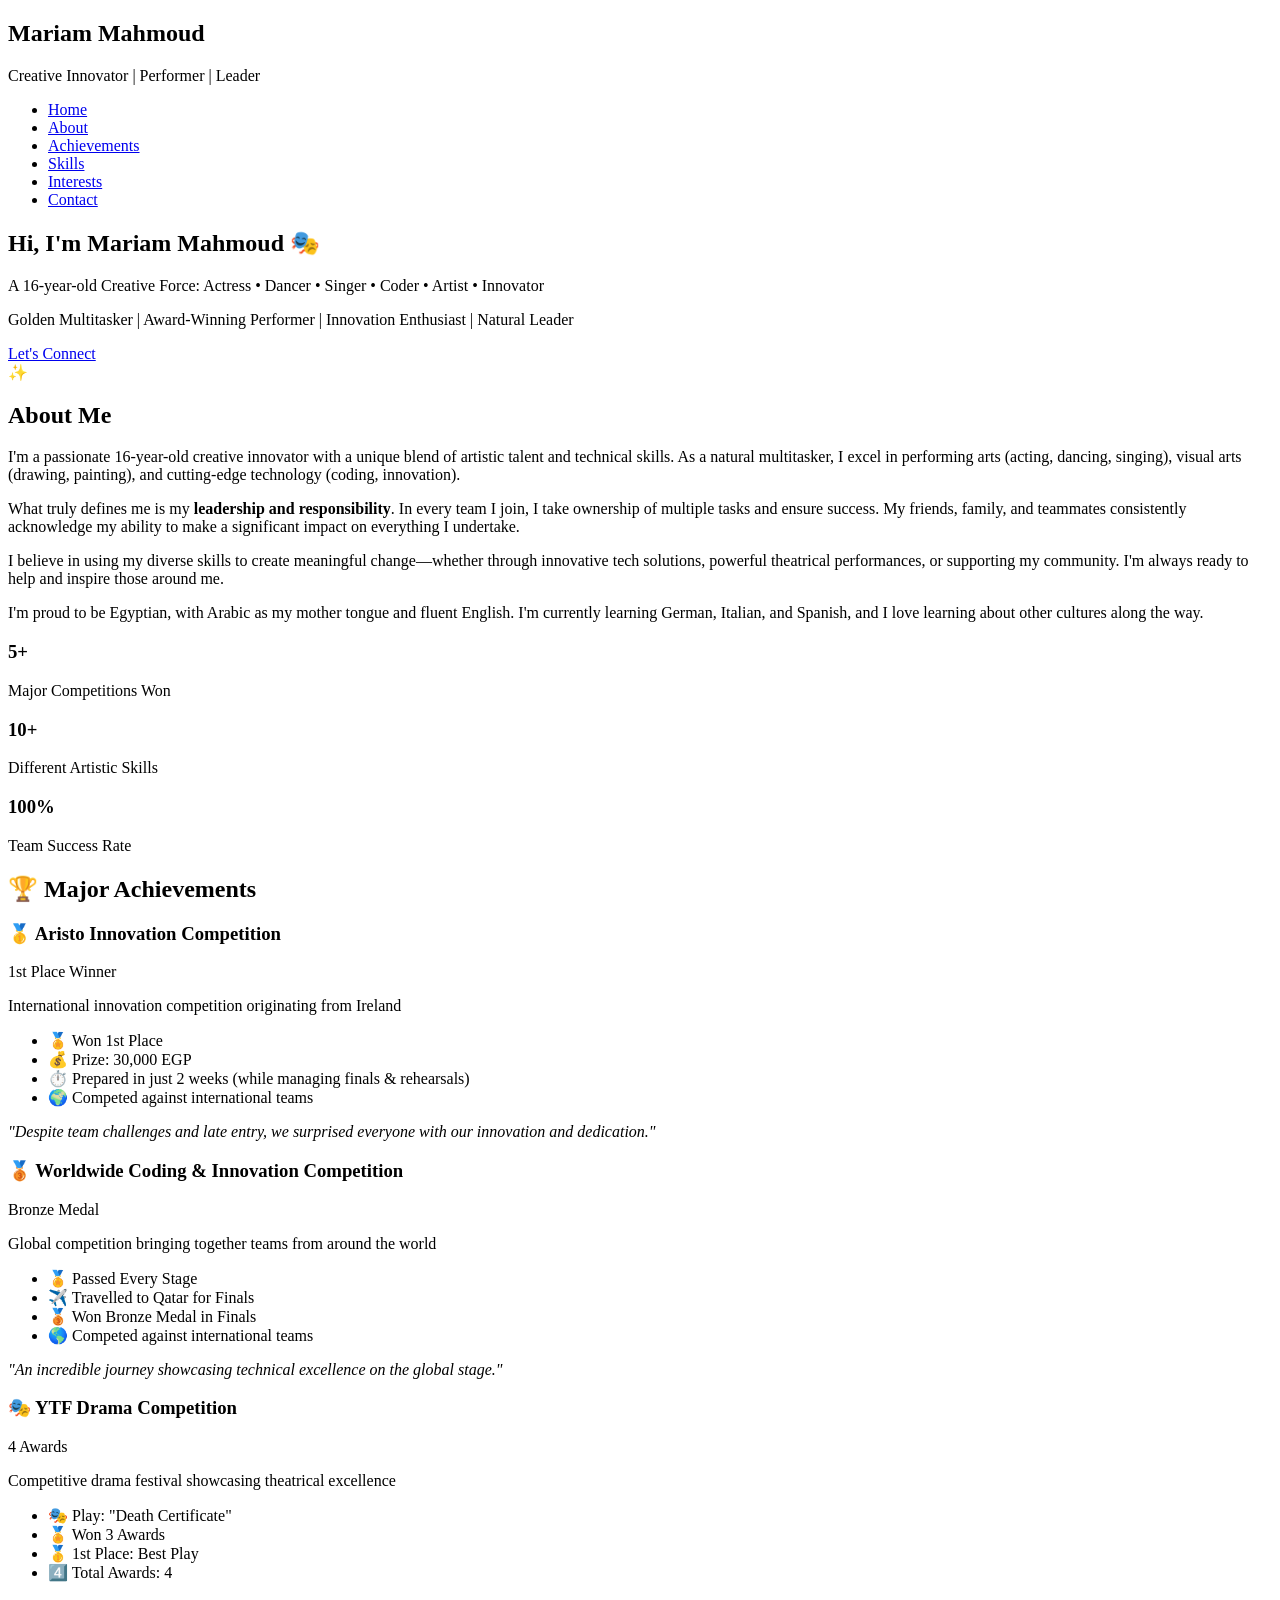
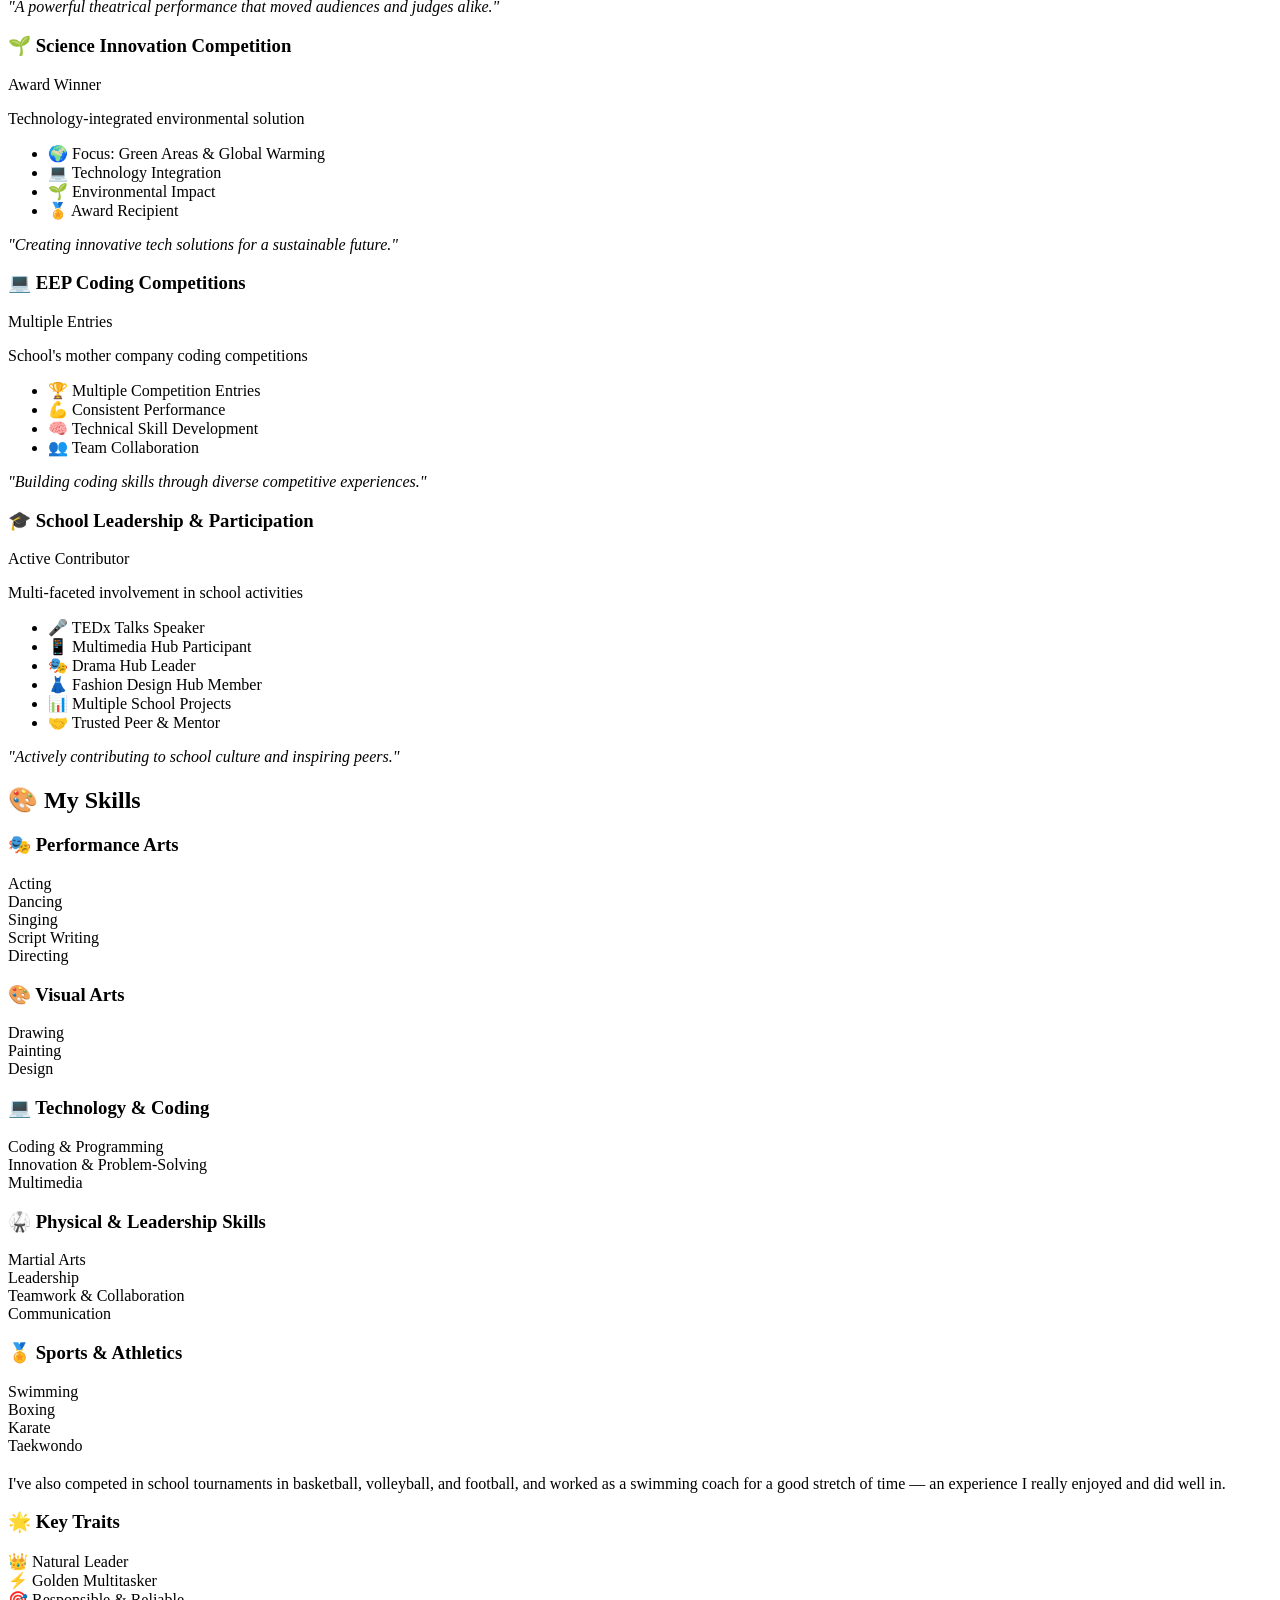
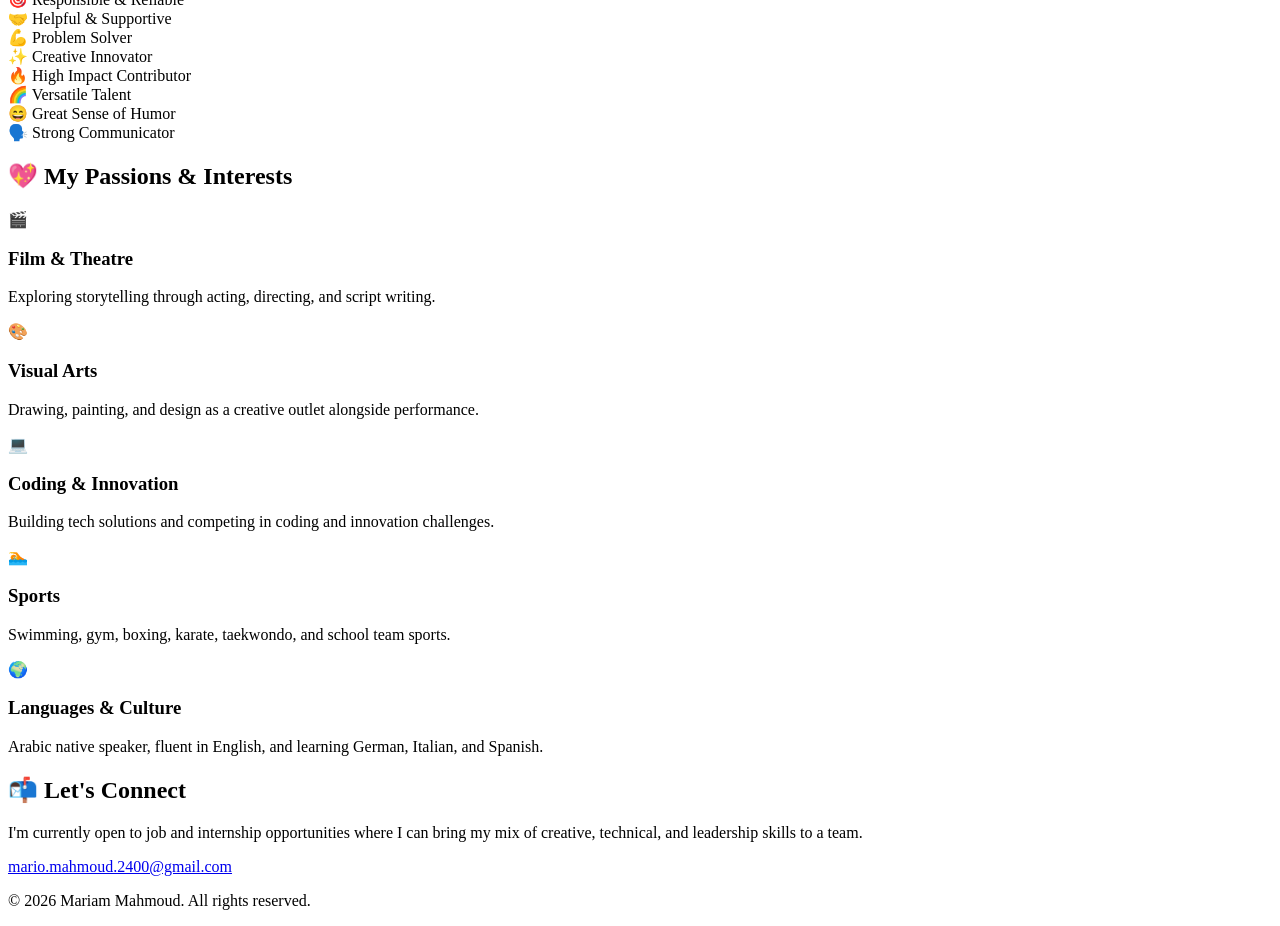
==== index.html @ 7a7dae52 "Add personal portfolio HTML structure This HTML file serves as a personal portfolio for Mariam Mahmo" ====
<!DOCTYPE html>
<html lang="en">
<head>
    <meta charset="UTF-8">
    <meta name="viewport" content="width=device-width, initial-scale=1.0">
    <title>Mariam Mahmoud - Creative Innovator & Performer</title>
    <link rel="stylesheet" href="style.css">
    <link rel="stylesheet" href="https://cdnjs.cloudflare.com/ajax/libs/font-awesome/6.4.0/css/all.min.css">
</head>
<body>
    <!-- Navigation -->
    <nav class="navbar">
        <div class="container">
            <div class="logo">
                <h1>Mariam Mahmoud</h1>
                <p class="tagline">Creative Innovator | Performer | Leader</p>
            </div>
            <ul class="nav-links">
                <li><a href="#home">Home</a></li>
                <li><a href="#about">About</a></li>
                <li><a href="#achievements">Achievements</a></li>
                <li><a href="#skills">Skills</a></li>
                <li><a href="#interests">Interests</a></li>
                <li><a href="#contact">Contact</a></li>
            </ul>
            <div class="hamburger">
                <span></span>
                <span></span>
                <span></span>
            </div>
        </div>
    </nav>

    <!-- Hero Section -->
    <section class="hero" id="home">
        <div class="hero-content">
            <h1 class="hero-title">Hi, I'm Mariam Mahmoud 🎭</h1>
            <p class="hero-subtitle">A 16-year-old Creative Force: Actress • Dancer • Singer • Coder • Artist • Innovator</p>
            <p class="hero-description">Golden Multitasker | Award-Winning Performer | Innovation Enthusiast | Natural Leader</p>
            <a href="#contact" class="cta-button">Let's Connect</a>
        </div>
        <div class="hero-emoji">
            ✨
        </div>
    </section>

    <!-- About Section -->
    <section class="about" id="about">
        <div class="container">
            <h2>About Me</h2>
            <div class="about-content">
                <div class="about-text">
                    <p>
                        I'm a passionate 16-year-old creative innovator with a unique blend of artistic talent and technical skills. 
                        As a natural multitasker, I excel in performing arts (acting, dancing, singing), visual arts (drawing, painting), 
                        and cutting-edge technology (coding, innovation).
                    </p>
                    <p>
                        What truly defines me is my <strong>leadership and responsibility</strong>. In every team I join, I take ownership 
                        of multiple tasks and ensure success. My friends, family, and teammates consistently acknowledge my ability to make 
                        a significant impact on everything I undertake.
                    </p>
                    <p>
                        I believe in using my diverse skills to create meaningful change—whether through innovative tech solutions, powerful 
                        theatrical performances, or supporting my community. I'm always ready to help and inspire those around me.
                    </p>
                    <p>
                        I'm proud to be Egyptian, with Arabic as my mother tongue and fluent English. I'm currently learning German, 
                        Italian, and Spanish, and I love learning about other cultures along the way.
                    </p>
                </div>
                <div class="about-stats">
                    <div class="stat">
                        <h3>5+</h3>
                        <p>Major Competitions Won</p>
                    </div>
                    <div class="stat">
                        <h3>10+</h3>
                        <p>Different Artistic Skills</p>
                    </div>
                    <div class="stat">
                        <h3>100%</h3>
                        <p>Team Success Rate</p>
                    </div>
                </div>
            </div>
        </div>
    </section>

    <!-- Achievements Section -->
    <section class="achievements" id="achievements">
        <div class="container">
            <h2>🏆 Major Achievements</h2>
            
            <div class="achievements-grid">
                <!-- Aristo Competition -->
                <div class="achievement-card gold">
                    <div class="achievement-header">
                        <h3>🥇 Aristo Innovation Competition</h3>
                        <span class="badge">1st Place Winner</span>
                    </div>
                    <p class="achievement-description">International innovation competition originating from Ireland</p>
                    <ul class="achievement-details">
                        <li>🏅 Won 1st Place</li>
                        <li>💰 Prize: 30,000 EGP</li>
                        <li>⏱️ Prepared in just 2 weeks (while managing finals & rehearsals)</li>
                        <li>🌍 Competed against international teams</li>
                    </ul>
                    <p class="achievement-note">
                        <em>"Despite team challenges and late entry, we surprised everyone with our innovation and dedication."</em>
                    </p>
                </div>

                <!-- Worldwide Coding Competition -->
                <div class="achievement-card bronze">
                    <div class="achievement-header">
                        <h3>🥉 Worldwide Coding & Innovation Competition</h3>
                        <span class="badge">Bronze Medal</span>
                    </div>
                    <p class="achievement-description">Global competition bringing together teams from around the world</p>
                    <ul class="achievement-details">
                        <li>🏅 Passed Every Stage</li>
                        <li>✈️ Travelled to Qatar for Finals</li>
                        <li>🥉 Won Bronze Medal in Finals</li>
                        <li>🌎 Competed against international teams</li>
                    </ul>
                    <p class="achievement-note">
                        <em>"An incredible journey showcasing technical excellence on the global stage."</em>
                    </p>
                </div>

                <!-- YTF Drama Competition -->
                <div class="achievement-card drama">
                    <div class="achievement-header">
                        <h3>🎭 YTF Drama Competition</h3>
                        <span class="badge">4 Awards</span>
                    </div>
                    <p class="achievement-description">Competitive drama festival showcasing theatrical excellence</p>
                    <ul class="achievement-details">
                        <li>🎭 Play: "Death Certificate"</li>
                        <li>🏅 Won 3 Awards</li>
                        <li>🥇 1st Place: Best Play</li>
                        <li>4️⃣ Total Awards: 4</li>
                    </ul>
                    <p class="achievement-note">
                        <em>"A powerful theatrical performance that moved audiences and judges alike."</em>
                    </p>
                </div>

                <!-- Science Innovation -->
                <div class="achievement-card science">
                    <div class="achievement-header">
                        <h3>🌱 Science Innovation Competition</h3>
                        <span class="badge">Award Winner</span>
                    </div>
                    <p class="achievement-description">Technology-integrated environmental solution</p>
                    <ul class="achievement-details">
                        <li>🌍 Focus: Green Areas & Global Warming</li>
                        <li>💻 Technology Integration</li>
                        <li>🌱 Environmental Impact</li>
                        <li>🏅 Award Recipient</li>
                    </ul>
                    <p class="achievement-note">
                        <em>"Creating innovative tech solutions for a sustainable future."</em>
                    </p>
                </div>

                <!-- EEP Competitions -->
                <div class="achievement-card eep">
                    <div class="achievement-header">
                        <h3>💻 EEP Coding Competitions</h3>
                        <span class="badge">Multiple Entries</span>
                    </div>
                    <p class="achievement-description">School's mother company coding competitions</p>
                    <ul class="achievement-details">
                        <li>🏆 Multiple Competition Entries</li>
                        <li>💪 Consistent Performance</li>
                        <li>🧠 Technical Skill Development</li>
                        <li>👥 Team Collaboration</li>
                    </ul>
                    <p class="achievement-note">
                        <em>"Building coding skills through diverse competitive experiences."</em>
                    </p>
                </div>

                <!-- School Involvement -->
                <div class="achievement-card school">
                    <div class="achievement-header">
                        <h3>🎓 School Leadership & Participation</h3>
                        <span class="badge">Active Contributor</span>
                    </div>
                    <p class="achievement-description">Multi-faceted involvement in school activities</p>
                    <ul class="achievement-details">
                        <li>🎤 TEDx Talks Speaker</li>
                        <li>📱 Multimedia Hub Participant</li>
                        <li>🎭 Drama Hub Leader</li>
                        <li>👗 Fashion Design Hub Member</li>
                        <li>📊 Multiple School Projects</li>
                        <li>🤝 Trusted Peer & Mentor</li>
                    </ul>
                    <p class="achievement-note">
                        <em>"Actively contributing to school culture and inspiring peers."</em>
                    </p>
                </div>
            </div>
        </div>
    </section>

    <!-- Skills Section -->
    <section class="skills" id="skills">
        <div class="container">
            <h2>🎨 My Skills</h2>
            
            <div class="skills-container">
                <!-- Performance Arts -->
                <div class="skill-category">
                    <h3>🎭 Performance Arts</h3>
                    <div class="skills-list">
                        <div class="skill-item">
                            <span>Acting</span>
                            <div class="skill-bar">
                                <div class="skill-fill" style="width: 95%;"></div>
                            </div>
                        </div>
                        <div class="skill-item">
                            <span>Dancing</span>
                            <div class="skill-bar">
                                <div class="skill-fill" style="width: 90%;"></div>
                            </div>
                        </div>
                        <div class="skill-item">
                            <span>Singing</span>
                            <div class="skill-bar">
                                <div class="skill-fill" style="width: 85%;"></div>
                            </div>
                        </div>
                        <div class="skill-item">
                            <span>Script Writing</span>
                            <div class="skill-bar">
                                <div class="skill-fill" style="width: 88%;"></div>
                            </div>
                        </div>
                        <div class="skill-item">
                            <span>Directing</span>
                            <div class="skill-bar">
                                <div class="skill-fill" style="width: 85%;"></div>
                            </div>
                        </div>
                    </div>
                </div>

                <!-- Visual Arts -->
                <div class="skill-category">
                    <h3>🎨 Visual Arts</h3>
                    <div class="skills-list">
                        <div class="skill-item">
                            <span>Drawing</span>
                            <div class="skill-bar">
                                <div class="skill-fill" style="width: 92%;"></div>
                            </div>
                        </div>
                        <div class="skill-item">
                            <span>Painting</span>
                            <div class="skill-bar">
                                <div class="skill-fill" style="width: 90%;"></div>
                            </div>
                        </div>
                        <div class="skill-item">
                            <span>Design</span>
                            <div class="skill-bar">
                                <div class="skill-fill" style="width: 85%;"></div>
                            </div>
                        </div>
                    </div>
                </div>

                <!-- Technology & Coding -->
                <div class="skill-category">
                    <h3>💻 Technology & Coding</h3>
                    <div class="skills-list">
                        <div class="skill-item">
                            <span>Coding & Programming</span>
                            <div class="skill-bar">
                                <div class="skill-fill" style="width: 80%;"></div>
                            </div>
                        </div>
                        <div class="skill-item">
                            <span>Innovation & Problem-Solving</span>
                            <div class="skill-bar">
                                <div class="skill-fill" style="width: 90%;"></div>
                            </div>
                        </div>
                        <div class="skill-item">
                            <span>Multimedia</span>
                            <div class="skill-bar">
                                <div class="skill-fill" style="width: 85%;"></div>
                            </div>
                        </div>
                    </div>
                </div>

                <!-- Martial Arts & Other -->
                <div class="skill-category">
                    <h3>🥋 Physical & Leadership Skills</h3>
                    <div class="skills-list">
                        <div class="skill-item">
                            <span>Martial Arts</span>
                            <div class="skill-bar">
                                <div class="skill-fill" style="width: 88%;"></div>
                            </div>
                        </div>
                        <div class="skill-item">
                            <span>Leadership</span>
                            <div class="skill-bar">
                                <div class="skill-fill" style="width: 95%;"></div>
                            </div>
                        </div>
                        <div class="skill-item">
                            <span>Teamwork & Collaboration</span>
                            <div class="skill-bar">
                                <div class="skill-fill" style="width: 98%;"></div>
                            </div>
                        </div>
                        <div class="skill-item">
                            <span>Communication</span>
                            <div class="skill-bar">
                                <div class="skill-fill" style="width: 95%;"></div>
                            </div>
                        </div>
                    </div>
                </div>

                <!-- Sports & Athletics -->
                <div class="skill-category">
                    <h3>🏅 Sports & Athletics</h3>
                    <div class="skills-list">
                        <div class="skill-item">
                            <span>Swimming</span>
                            <div class="skill-bar">
                                <div class="skill-fill" style="width: 90%;"></div>
                            </div>
                        </div>
                        <div class="skill-item">
                            <span>Boxing</span>
                            <div class="skill-bar">
                                <div class="skill-fill" style="width: 85%;"></div>
                            </div>
                        </div>
                        <div class="skill-item">
                            <span>Karate</span>
                            <div class="skill-bar">
                                <div class="skill-fill" style="width: 85%;"></div>
                            </div>
                        </div>
                        <div class="skill-item">
                            <span>Taekwondo</span>
                            <div class="skill-bar">
                                <div class="skill-fill" style="width: 85%;"></div>
                            </div>
                        </div>
                    </div>
                </div>
            </div>

            <p class="achievement-note" style="margin-top: 20px;">
                I've also competed in school tournaments in basketball, volleyball, and football, and worked as a 
                swimming coach for a good stretch of time — an experience I really enjoyed and did well in.
            </p>

            <div class="key-traits">
                <h3>🌟 Key Traits</h3>
                <div class="traits-grid">
                    <div class="trait">👑 Natural Leader</div>
                    <div class="trait">⚡ Golden Multitasker</div>
                    <div class="trait">🎯 Responsible & Reliable</div>
                    <div class="trait">🤝 Helpful & Supportive</div>
                    <div class="trait">💪 Problem Solver</div>
                    <div class="trait">✨ Creative Innovator</div>
                    <div class="trait">🔥 High Impact Contributor</div>
                    <div class="trait">🌈 Versatile Talent</div>
                    <div class="trait">😄 Great Sense of Humor</div>
                    <div class="trait">🗣️ Strong Communicator</div>
                </div>
            </div>
        </div>
    </section>

    <!-- Interests Section -->
    <section class="interests" id="interests">
        <div class="container">
            <h2>💖 My Passions & Interests</h2>
            
            <div class="interests-grid">
                <div class="interest-card">
                    <div class="interest-icon">🎬</div>
                    <h3>Film & Theatre</h3>
                    <p>Exploring storytelling through acting, directing, and script writing.</p>
                </div>
                <div class="interest-card">
                    <div class="interest-icon">🎨</div>
                    <h3>Visual Arts</h3>
                    <p>Drawing, painting, and design as a creative outlet alongside performance.</p>
                </div>
                <div class="interest-card">
                    <div class="interest-icon">💻</div>
                    <h3>Coding & Innovation</h3>
                    <p>Building tech solutions and competing in coding and innovation challenges.</p>
                </div>
                <div class="interest-card">
                    <div class="interest-icon">🏊</div>
                    <h3>Sports</h3>
                    <p>Swimming, gym, boxing, karate, taekwondo, and school team sports.</p>
                </div>
                <div class="interest-card">
                    <div class="interest-icon">🌍</div>
                    <h3>Languages & Culture</h3>
                    <p>Arabic native speaker, fluent in English, and learning German, Italian, and Spanish.</p>
                </div>
            </div>
        </div>
    </section>

    <!-- Contact Section -->
    <section class="contact" id="contact">
        <div class="container">
            <h2>📬 Let's Connect</h2>
            <p>
                I'm currently open to job and internship opportunities where I can bring my mix of creative, 
                technical, and leadership skills to a team.
            </p>
            <p>
                <a href="mailto:mario.mahmoud.2400@gmail.com">mario.mahmoud.2400@gmail.com</a>
            </p>
        </div>
    </section>

    <!-- Footer -->
    <footer>
        <div class="container">
            <p>&copy; 2026 Mariam Mahmoud. All rights reserved.</p>
        </div>
    </footer>

    <script>
        // Simple hamburger menu toggle
        const hamburger = document.querySelector('.hamburger');
        const navLinks = document.querySelector('.nav-links');
        if (hamburger && navLinks) {
            hamburger.addEventListener('click', () => {
                navLinks.classList.toggle('active');
                hamburger.classList.toggle('active');
            });
        }
    </script>
</body>
</html>
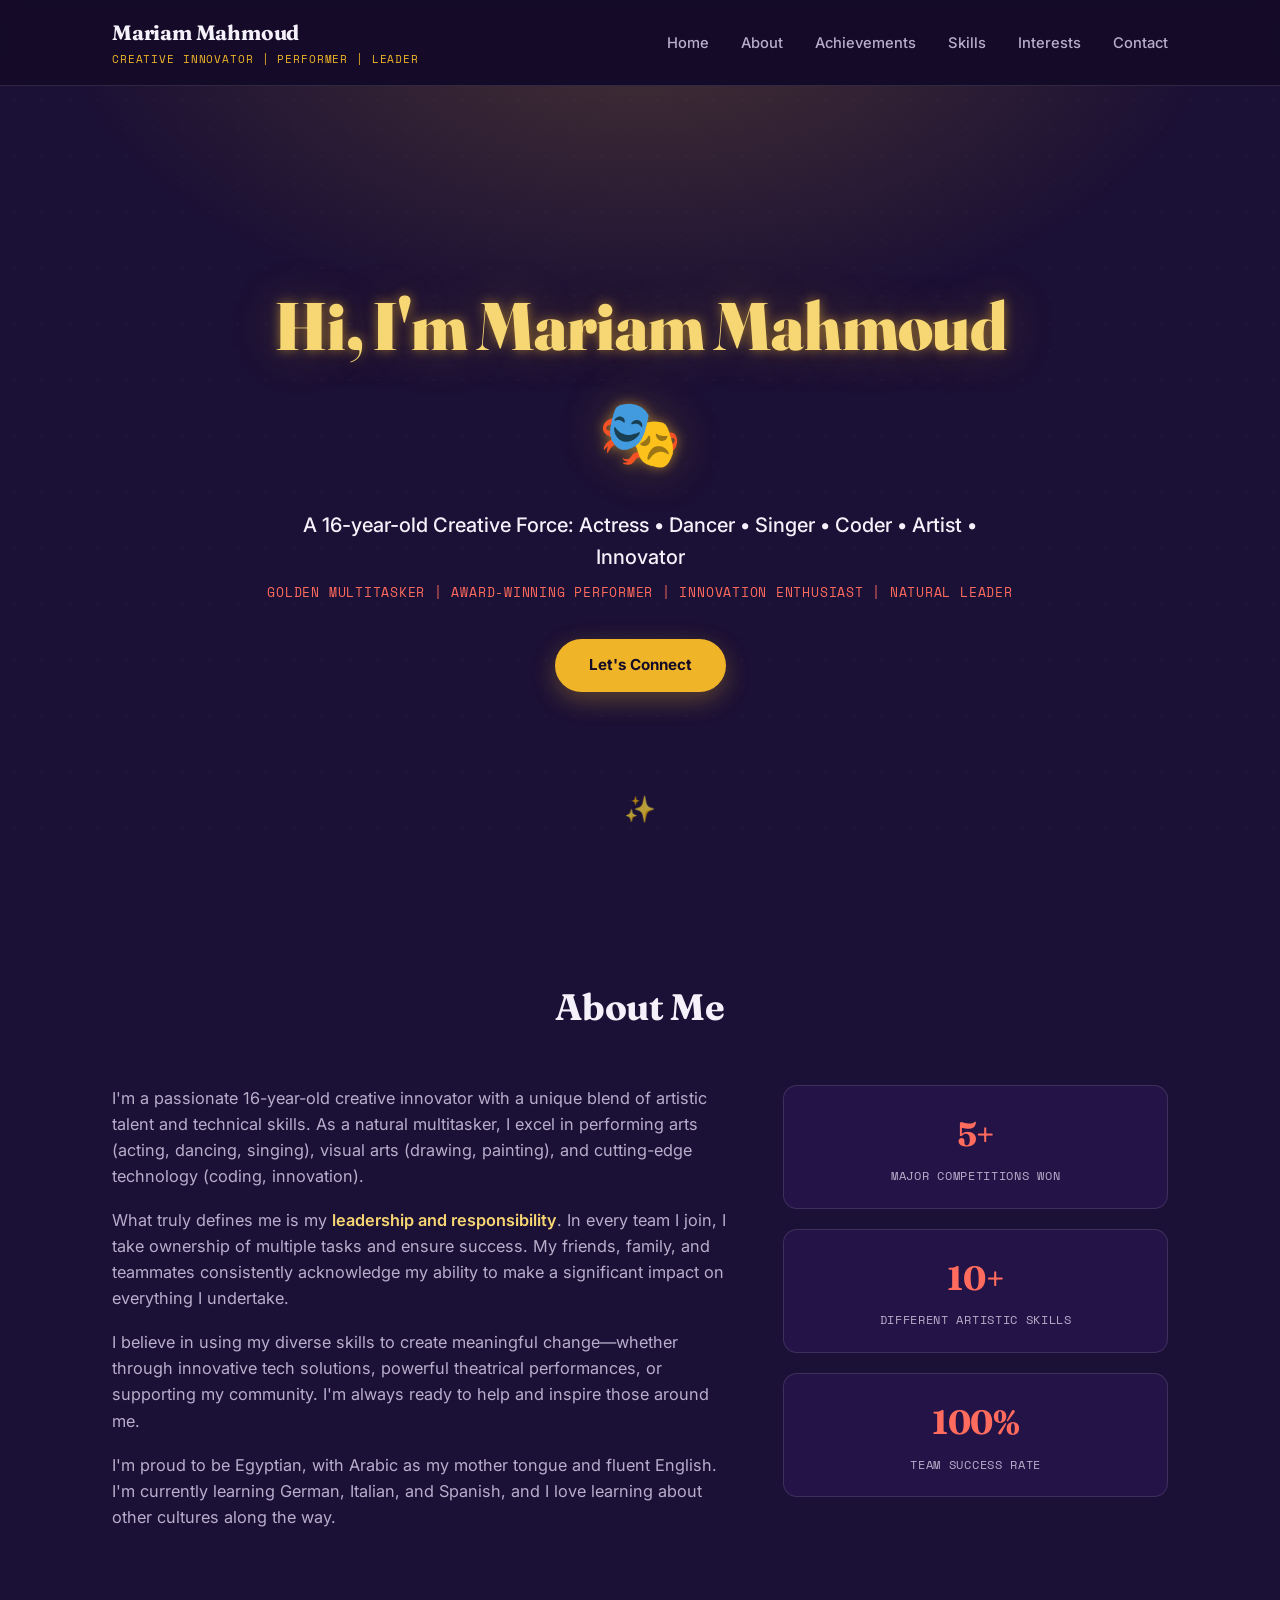
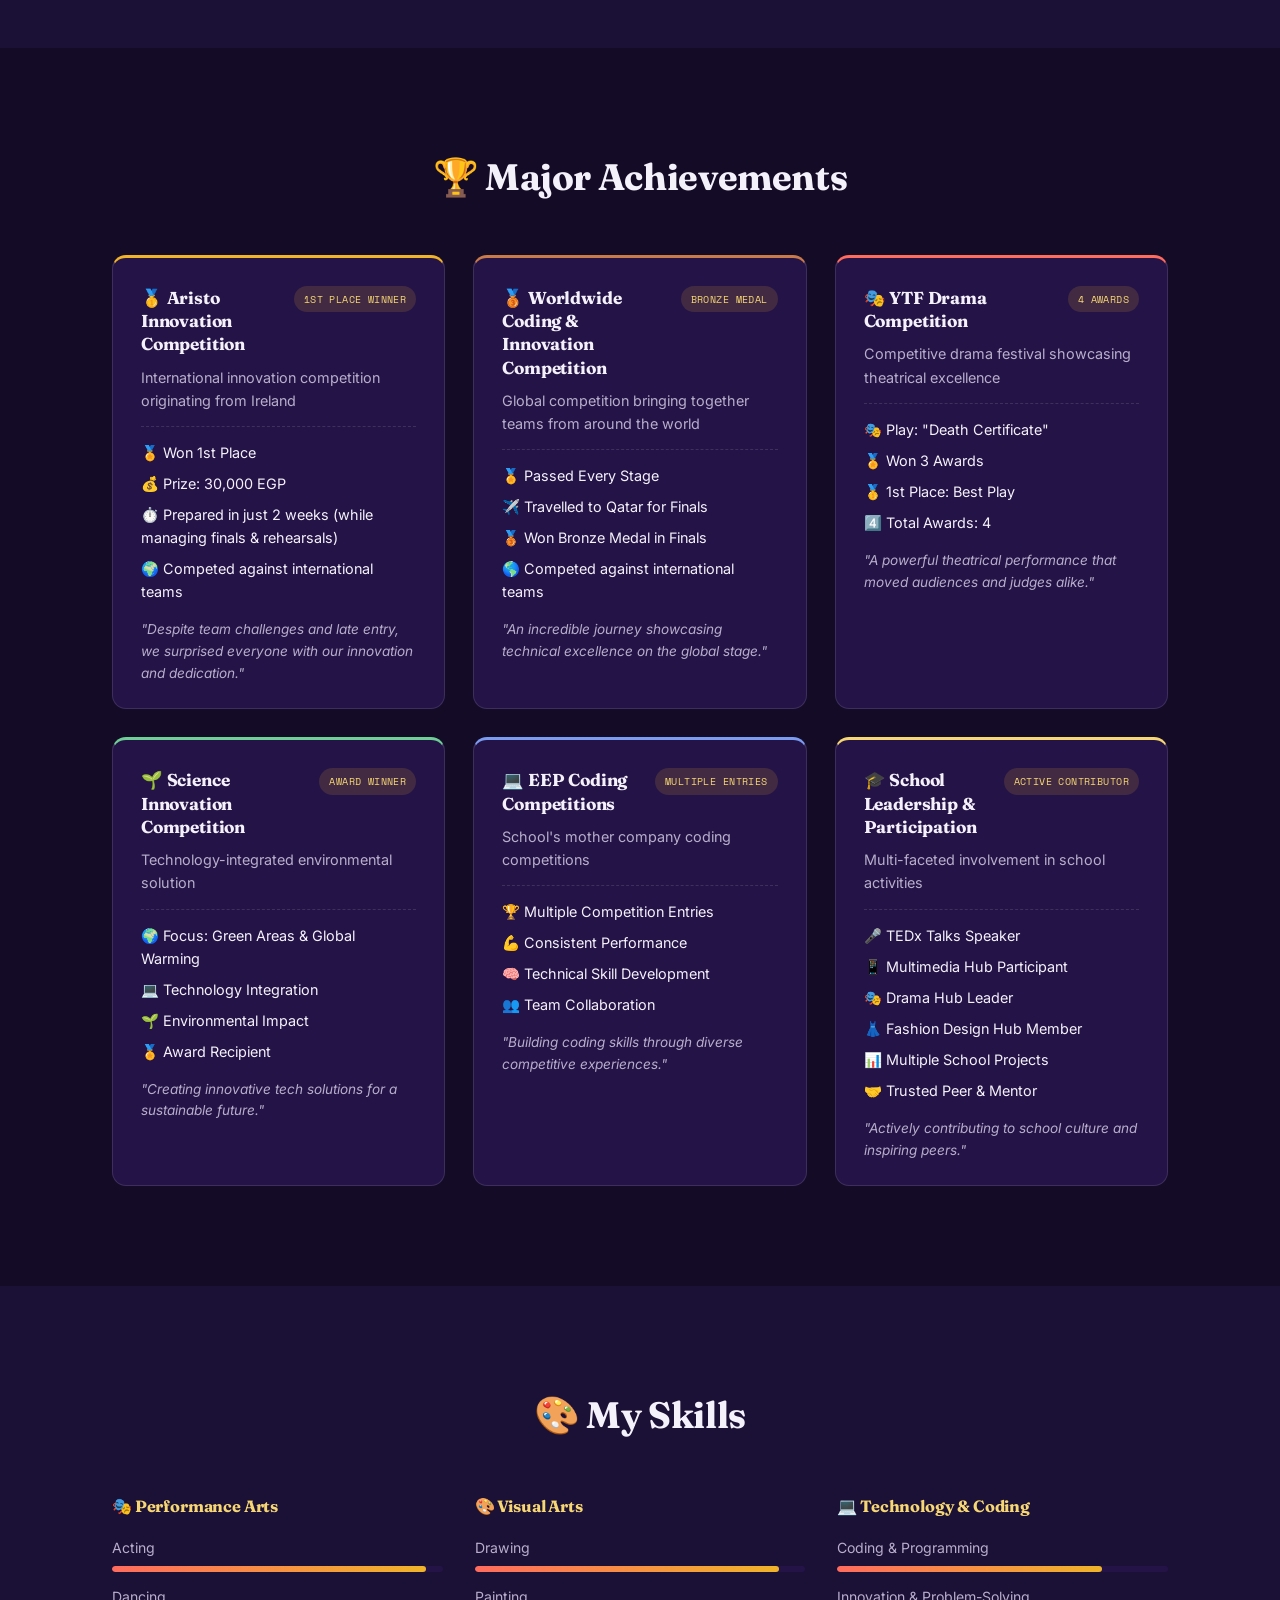
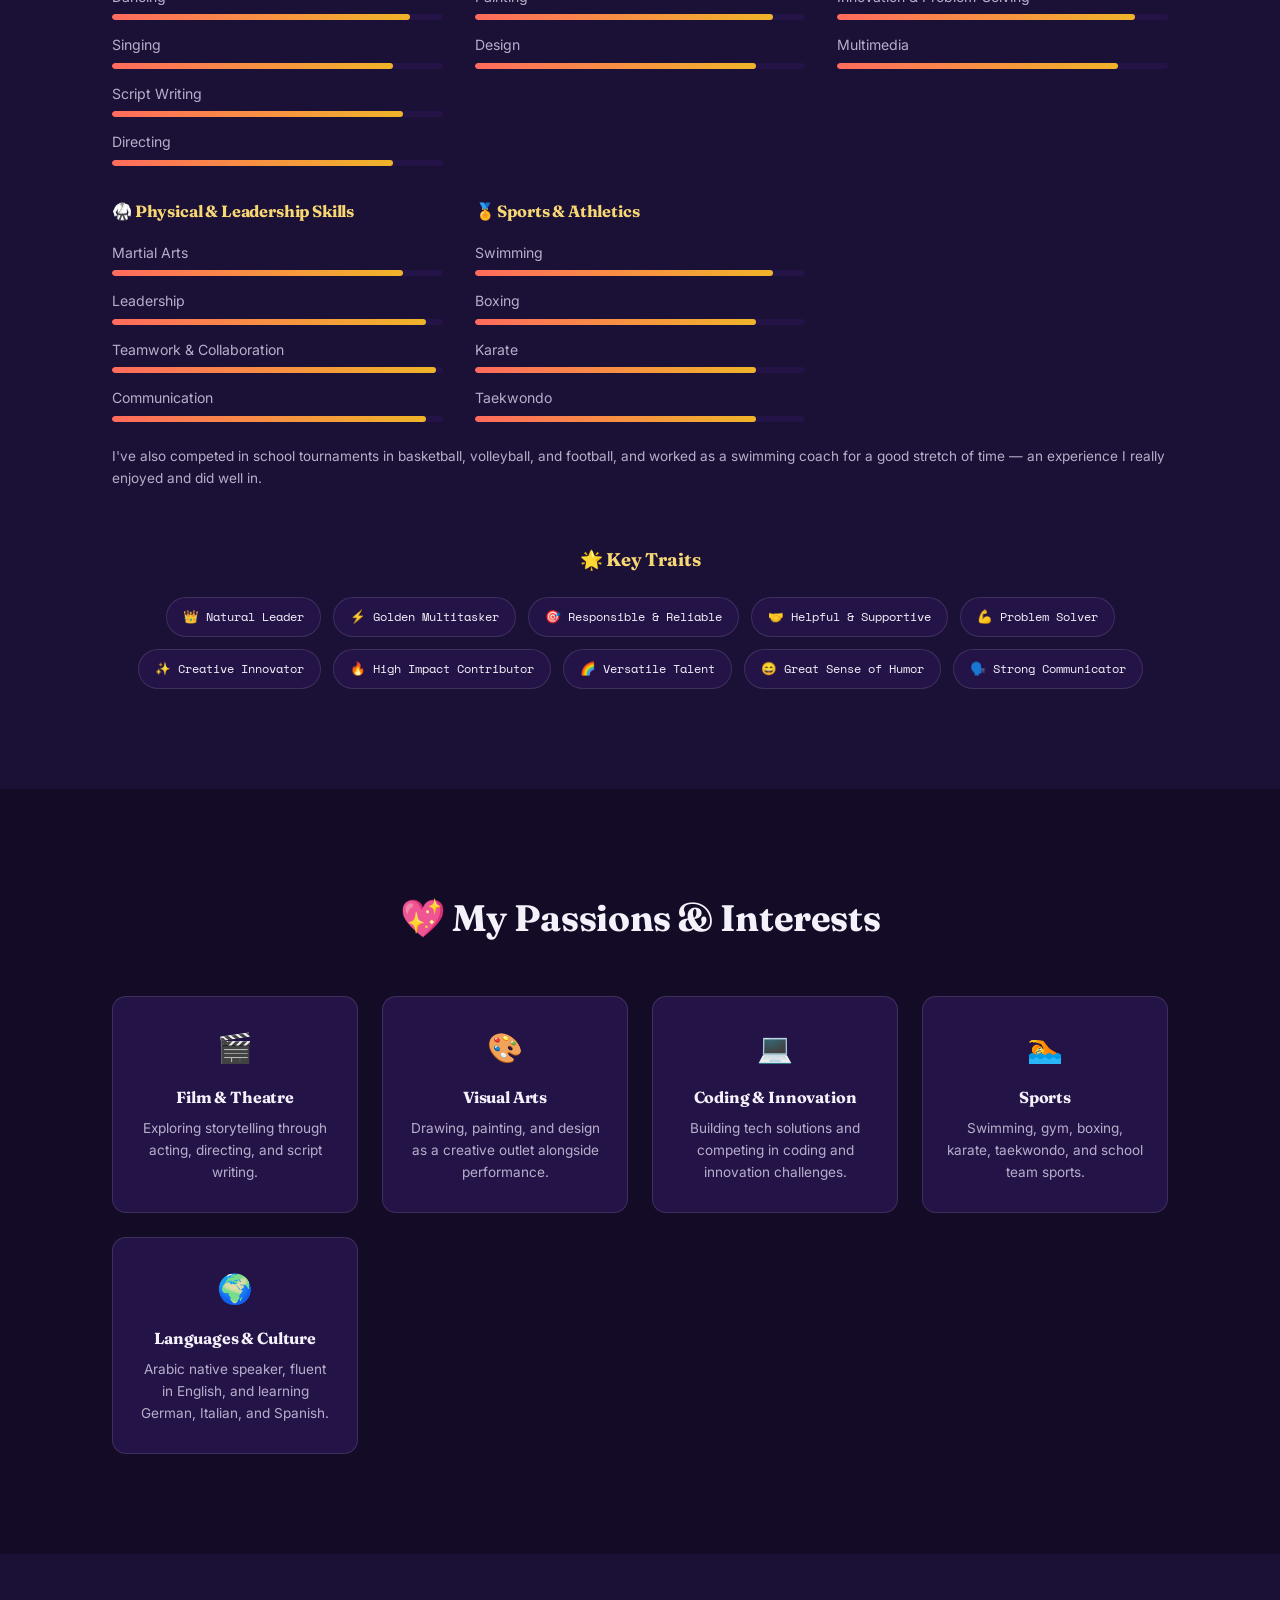
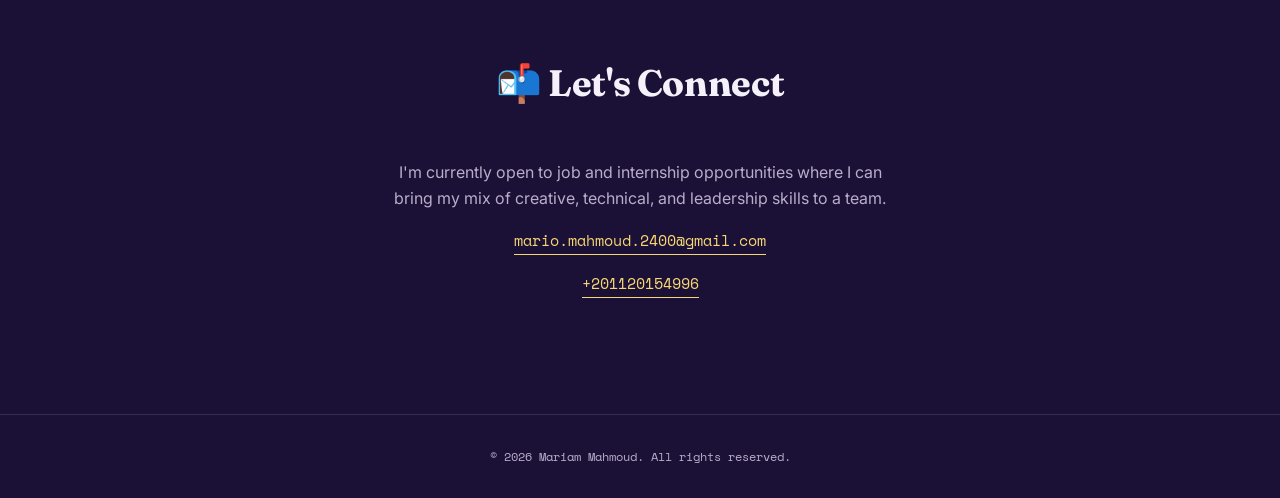
==== commit 77ecf038: "Add telephone link to contact section" ====
--- a/index.html
+++ b/index.html
@@ -431,6 +431,9 @@
             <p>
                 <a href="mailto:mario.mahmoud.2400@gmail.com">mario.mahmoud.2400@gmail.com</a>
             </p>
+            <p>
+                <a href="tel:+201120154996">+201120154996</a>
+            </p>
         </div>
     </section>
 
--- a/style.css
+++ b/style.css
@@ -0,0 +1,658 @@
+/* =========================================================
+   Mariam Mahmoud — Portfolio
+   Design concept: "Opening Night" — a stage marquee meets
+   a creative-technologist's résumé. Curtain plum, spotlight
+   gold, coral energy accent. Achievements read like ticket
+   stubs; headlines are lit like marquee signage.
+   ========================================================= */
+
+@import url('https://fonts.googleapis.com/css2?family=Fraunces:opsz,wght@9..144,400;9..144,600;9..144,700;9..144,900&family=Inter:wght@400;500;600;700&family=Space+Mono:wght@400;700&display=swap');
+
+:root {
+    --bg: #1B1035;
+    --bg-deep: #140B27;
+    --surface: #241347;
+    --surface-raised: #2E1958;
+    --gold: #F0B429;
+    --gold-soft: #F7D774;
+    --coral: #FF6B5D;
+    --text: #F5F1FA;
+    --text-muted: #B8AECB;
+    --hairline: rgba(245, 241, 250, 0.12);
+
+    --font-display: 'Fraunces', Georgia, serif;
+    --font-body: 'Inter', -apple-system, BlinkMacSystemFont, sans-serif;
+    --font-mono: 'Space Mono', monospace;
+
+    --radius: 14px;
+    --container-width: 1120px;
+}
+
+* {
+    margin: 0;
+    padding: 0;
+    box-sizing: border-box;
+}
+
+@media (prefers-reduced-motion: reduce) {
+    *, *::before, *::after {
+        animation-duration: 0.01ms !important;
+        animation-iteration-count: 1 !important;
+        transition-duration: 0.01ms !important;
+        scroll-behavior: auto !important;
+    }
+}
+
+html {
+    scroll-behavior: smooth;
+}
+
+body {
+    background: var(--bg);
+    color: var(--text);
+    font-family: var(--font-body);
+    line-height: 1.6;
+    overflow-x: hidden;
+}
+
+.container {
+    max-width: var(--container-width);
+    margin: 0 auto;
+    padding: 0 32px;
+}
+
+a {
+    color: inherit;
+    text-decoration: none;
+}
+
+h1, h2, h3 {
+    font-family: var(--font-display);
+    font-weight: 700;
+    letter-spacing: -0.01em;
+}
+
+:focus-visible {
+    outline: 2px solid var(--gold);
+    outline-offset: 3px;
+}
+
+/* =========================================================
+   Navbar
+   ========================================================= */
+
+.navbar {
+    position: sticky;
+    top: 0;
+    z-index: 100;
+    background: rgba(20, 11, 39, 0.85);
+    backdrop-filter: blur(10px);
+    border-bottom: 1px solid var(--hairline);
+}
+
+.navbar .container {
+    display: flex;
+    align-items: center;
+    justify-content: space-between;
+    padding-top: 16px;
+    padding-bottom: 16px;
+}
+
+.logo h1 {
+    font-size: 1.3rem;
+    color: var(--text);
+}
+
+.logo .tagline {
+    font-family: var(--font-mono);
+    font-size: 0.68rem;
+    letter-spacing: 0.08em;
+    text-transform: uppercase;
+    color: var(--gold);
+    margin-top: 2px;
+}
+
+.nav-links {
+    display: flex;
+    gap: 32px;
+    list-style: none;
+}
+
+.nav-links a {
+    font-size: 0.92rem;
+    font-weight: 500;
+    color: var(--text-muted);
+    position: relative;
+    padding-bottom: 4px;
+    transition: color 0.2s ease;
+}
+
+.nav-links a::after {
+    content: '';
+    position: absolute;
+    left: 0;
+    bottom: 0;
+    width: 0;
+    height: 2px;
+    background: var(--gold);
+    transition: width 0.25s ease;
+}
+
+.nav-links a:hover {
+    color: var(--text);
+}
+
+.nav-links a:hover::after {
+    width: 100%;
+}
+
+.hamburger {
+    display: none;
+    flex-direction: column;
+    gap: 5px;
+    cursor: pointer;
+    background: none;
+    border: none;
+}
+
+.hamburger span {
+    width: 24px;
+    height: 2px;
+    background: var(--text);
+    border-radius: 2px;
+    transition: transform 0.25s ease, opacity 0.25s ease;
+}
+
+.hamburger.active span:nth-child(1) { transform: translateY(7px) rotate(45deg); }
+.hamburger.active span:nth-child(2) { opacity: 0; }
+.hamburger.active span:nth-child(3) { transform: translateY(-7px) rotate(-45deg); }
+
+/* =========================================================
+   Hero — the marquee
+   ========================================================= */
+
+.hero {
+    position: relative;
+    min-height: 88vh;
+    display: flex;
+    flex-direction: column;
+    align-items: center;
+    justify-content: center;
+    text-align: center;
+    padding: 80px 32px;
+    overflow: hidden;
+    background:
+        radial-gradient(ellipse 900px 500px at 50% -10%, rgba(240, 180, 41, 0.20), transparent 65%),
+        var(--bg);
+}
+
+.hero::before {
+    content: '';
+    position: absolute;
+    inset: 0;
+    background-image: radial-gradient(circle, rgba(245,241,250,0.5) 1px, transparent 1.5px);
+    background-size: 28px 28px;
+    opacity: 0.06;
+    pointer-events: none;
+}
+
+.hero-content {
+    position: relative;
+    z-index: 2;
+    max-width: 760px;
+}
+
+.hero-title {
+    font-size: clamp(2.4rem, 6vw, 4.2rem);
+    font-weight: 900;
+    font-variation-settings: 'SOFT' 0, 'opsz' 144;
+    color: var(--gold-soft);
+    text-shadow:
+        0 0 12px rgba(240, 180, 41, 0.55),
+        0 0 48px rgba(240, 180, 41, 0.25);
+    animation: marquee-glow 3.5s ease-in-out infinite;
+}
+
+@keyframes marquee-glow {
+    0%, 100% {
+        text-shadow: 0 0 12px rgba(240, 180, 41, 0.45), 0 0 48px rgba(240, 180, 41, 0.2);
+    }
+    50% {
+        text-shadow: 0 0 18px rgba(240, 180, 41, 0.75), 0 0 64px rgba(240, 180, 41, 0.35);
+    }
+}
+
+.hero-subtitle {
+    margin-top: 22px;
+    font-size: clamp(1rem, 2.4vw, 1.25rem);
+    font-weight: 500;
+    color: var(--text);
+}
+
+.hero-description {
+    margin-top: 10px;
+    font-family: var(--font-mono);
+    font-size: 0.8rem;
+    letter-spacing: 0.06em;
+    text-transform: uppercase;
+    color: var(--coral);
+}
+
+.cta-button {
+    display: inline-block;
+    margin-top: 36px;
+    padding: 14px 34px;
+    background: var(--gold);
+    color: var(--bg-deep);
+    font-weight: 700;
+    font-size: 0.95rem;
+    border-radius: 999px;
+    box-shadow: 0 8px 24px rgba(240, 180, 41, 0.3);
+    transition: transform 0.2s ease, box-shadow 0.2s ease;
+}
+
+.cta-button:hover {
+    transform: translateY(-2px);
+    box-shadow: 0 12px 32px rgba(240, 180, 41, 0.45);
+}
+
+.hero-emoji {
+    position: absolute;
+    bottom: 48px;
+    font-size: 1.6rem;
+    opacity: 0.7;
+    animation: float 3.2s ease-in-out infinite;
+}
+
+@keyframes float {
+    0%, 100% { transform: translateY(0); }
+    50% { transform: translateY(-10px); }
+}
+
+/* =========================================================
+   Section shells
+   ========================================================= */
+
+section {
+    padding: 100px 0;
+}
+
+section h2 {
+    font-size: clamp(1.7rem, 3.4vw, 2.3rem);
+    margin-bottom: 48px;
+    text-align: center;
+}
+
+.about { background: var(--bg); }
+.achievements { background: var(--bg-deep); }
+.skills { background: var(--bg); }
+.interests { background: var(--bg-deep); }
+.contact { background: var(--bg); text-align: center; }
+
+/* =========================================================
+   About
+   ========================================================= */
+
+.about-content {
+    display: grid;
+    grid-template-columns: 1.6fr 1fr;
+    gap: 56px;
+    align-items: start;
+}
+
+.about-text p {
+    color: var(--text-muted);
+    font-size: 1.02rem;
+    margin-bottom: 18px;
+}
+
+.about-text strong {
+    color: var(--gold-soft);
+    font-weight: 600;
+}
+
+.about-stats {
+    display: flex;
+    flex-direction: column;
+    gap: 20px;
+}
+
+.stat {
+    background: var(--surface);
+    border: 1px solid var(--hairline);
+    border-radius: var(--radius);
+    padding: 22px 24px;
+    text-align: center;
+}
+
+.stat h3 {
+    font-size: 2.1rem;
+    color: var(--coral);
+}
+
+.stat p {
+    margin-top: 6px;
+    font-family: var(--font-mono);
+    font-size: 0.72rem;
+    letter-spacing: 0.06em;
+    text-transform: uppercase;
+    color: var(--text-muted);
+}
+
+/* =========================================================
+   Achievements — ticket stubs
+   ========================================================= */
+
+.achievements-grid {
+    display: grid;
+    grid-template-columns: repeat(auto-fit, minmax(320px, 1fr));
+    gap: 28px;
+}
+
+.achievement-card {
+    position: relative;
+    background: var(--surface);
+    border: 1px solid var(--hairline);
+    border-radius: var(--radius);
+    padding: 28px 28px 24px;
+    background-image: radial-gradient(circle at 0 50%, transparent 9px, var(--surface) 9.5px),
+                       radial-gradient(circle at 100% 50%, transparent 9px, var(--surface) 9.5px);
+    background-position: left center, right center;
+    background-repeat: no-repeat;
+    transition: transform 0.25s ease, border-color 0.25s ease;
+}
+
+.achievement-card:hover {
+    transform: translateY(-4px);
+    border-color: var(--gold);
+}
+
+.achievement-card::after {
+    content: '';
+    position: absolute;
+    top: 14px;
+    bottom: 14px;
+    left: 50%;
+    width: 0;
+    border-left: 2px dashed var(--hairline);
+    display: none; /* stub divider reserved for future two-part layout */
+}
+
+.achievement-card.gold { border-top: 3px solid var(--gold); }
+.achievement-card.bronze { border-top: 3px solid #C97A4A; }
+.achievement-card.drama { border-top: 3px solid var(--coral); }
+.achievement-card.science { border-top: 3px solid #6FCF97; }
+.achievement-card.eep { border-top: 3px solid #7C9CF0; }
+.achievement-card.school { border-top: 3px solid var(--gold-soft); }
+
+.achievement-header {
+    display: flex;
+    justify-content: space-between;
+    align-items: flex-start;
+    gap: 12px;
+    margin-bottom: 10px;
+}
+
+.achievement-header h3 {
+    font-size: 1.08rem;
+    line-height: 1.35;
+}
+
+.badge {
+    flex-shrink: 0;
+    font-family: var(--font-mono);
+    font-size: 0.65rem;
+    letter-spacing: 0.04em;
+    text-transform: uppercase;
+    background: rgba(240, 180, 41, 0.14);
+    color: var(--gold-soft);
+    padding: 5px 10px;
+    border-radius: 999px;
+    white-space: nowrap;
+}
+
+.achievement-description {
+    color: var(--text-muted);
+    font-size: 0.9rem;
+    margin-bottom: 14px;
+}
+
+.achievement-details {
+    list-style: none;
+    display: flex;
+    flex-direction: column;
+    gap: 8px;
+    margin-bottom: 16px;
+    padding-top: 14px;
+    border-top: 1px dashed var(--hairline);
+}
+
+.achievement-details li {
+    font-size: 0.9rem;
+    color: var(--text);
+}
+
+.achievement-note {
+    font-size: 0.85rem;
+    color: var(--text-muted);
+}
+
+.achievement-note em {
+    font-style: italic;
+}
+
+/* =========================================================
+   Skills
+   ========================================================= */
+
+.skills-container {
+    display: grid;
+    grid-template-columns: repeat(auto-fit, minmax(260px, 1fr));
+    gap: 32px;
+    margin-bottom: 24px;
+}
+
+.skill-category h3 {
+    font-size: 1.02rem;
+    margin-bottom: 18px;
+    color: var(--gold-soft);
+}
+
+.skills-list {
+    display: flex;
+    flex-direction: column;
+    gap: 14px;
+}
+
+.skill-item span {
+    display: block;
+    font-size: 0.88rem;
+    margin-bottom: 6px;
+    color: var(--text-muted);
+}
+
+.skill-bar {
+    width: 100%;
+    height: 6px;
+    background: var(--surface);
+    border-radius: 999px;
+    overflow: hidden;
+}
+
+.skill-fill {
+    height: 100%;
+    border-radius: 999px;
+    background: linear-gradient(90deg, var(--coral), var(--gold));
+    transform-origin: left;
+    animation: fill-in 1.1s ease-out both;
+}
+
+@keyframes fill-in {
+    from { transform: scaleX(0); }
+    to { transform: scaleX(1); }
+}
+
+.key-traits {
+    margin-top: 56px;
+    text-align: center;
+}
+
+.key-traits h3 {
+    font-size: 1.15rem;
+    margin-bottom: 22px;
+    color: var(--gold-soft);
+}
+
+.traits-grid {
+    display: flex;
+    flex-wrap: wrap;
+    justify-content: center;
+    gap: 12px;
+}
+
+.trait {
+    font-family: var(--font-mono);
+    font-size: 0.78rem;
+    padding: 9px 16px;
+    border: 1px solid var(--hairline);
+    border-radius: 999px;
+    color: var(--text);
+    background: var(--surface);
+    transition: border-color 0.2s ease, color 0.2s ease;
+}
+
+.trait:hover {
+    border-color: var(--coral);
+    color: var(--coral);
+}
+
+/* =========================================================
+   Interests
+   ========================================================= */
+
+.interests-grid {
+    display: grid;
+    grid-template-columns: repeat(auto-fit, minmax(220px, 1fr));
+    gap: 24px;
+}
+
+.interest-card {
+    background: var(--surface);
+    border: 1px solid var(--hairline);
+    border-radius: var(--radius);
+    padding: 28px 24px;
+    text-align: center;
+    transition: transform 0.25s ease, border-color 0.25s ease;
+}
+
+.interest-card:hover {
+    transform: translateY(-4px);
+    border-color: var(--gold);
+}
+
+.interest-icon {
+    font-size: 1.8rem;
+    margin-bottom: 14px;
+}
+
+.interest-card h3 {
+    font-size: 1rem;
+    margin-bottom: 8px;
+}
+
+.interest-card p {
+    font-size: 0.85rem;
+    color: var(--text-muted);
+}
+
+/* =========================================================
+   Contact
+   ========================================================= */
+
+.contact p {
+    color: var(--text-muted);
+    max-width: 520px;
+    margin: 0 auto 16px;
+}
+
+.contact a {
+    display: inline-block;
+    font-family: var(--font-mono);
+    font-size: 0.95rem;
+    color: var(--gold-soft);
+    border-bottom: 1px solid var(--gold-soft);
+    padding-bottom: 2px;
+    transition: color 0.2s ease, border-color 0.2s ease;
+}
+
+.contact a:hover {
+    color: var(--coral);
+    border-color: var(--coral);
+}
+
+/* =========================================================
+   Footer
+   ========================================================= */
+
+footer {
+    padding: 32px 0;
+    border-top: 1px solid var(--hairline);
+    text-align: center;
+}
+
+footer p {
+    font-family: var(--font-mono);
+    font-size: 0.75rem;
+    color: var(--text-muted);
+}
+
+/* =========================================================
+   Responsive
+   ========================================================= */
+
+@media (max-width: 900px) {
+    .about-content {
+        grid-template-columns: 1fr;
+    }
+
+    .about-stats {
+        flex-direction: row;
+        flex-wrap: wrap;
+    }
+
+    .about-stats .stat {
+        flex: 1 1 140px;
+    }
+}
+
+@media (max-width: 768px) {
+    .nav-links {
+        position: absolute;
+        top: 100%;
+        left: 0;
+        right: 0;
+        flex-direction: column;
+        background: var(--bg-deep);
+        padding: 20px 32px;
+        gap: 18px;
+        border-bottom: 1px solid var(--hairline);
+        transform: translateY(-8px);
+        opacity: 0;
+        pointer-events: none;
+        transition: transform 0.2s ease, opacity 0.2s ease;
+    }
+
+    .nav-links.active {
+        transform: translateY(0);
+        opacity: 1;
+        pointer-events: auto;
+    }
+
+    .hamburger {
+        display: flex;
+    }
+
+    section {
+        padding: 72px 0;
+    }
+}
